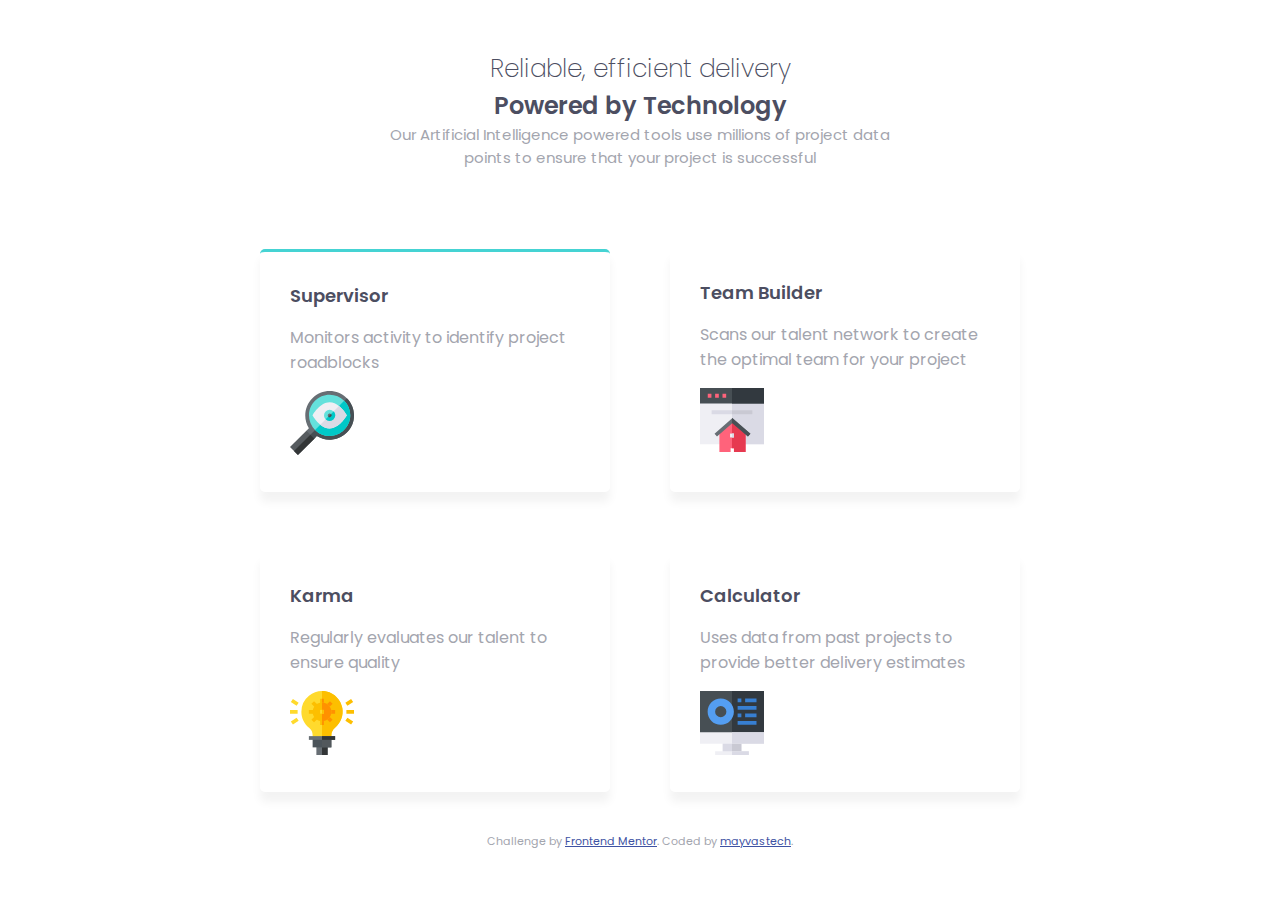
==== four-card.html @ f86ea068 "Create four-card.html" ====
<!DOCTYPE html>
<html lang="en">
<head>
  <meta charset="UTF-8">
  <meta name="viewport" content="width=device-width, initial-scale=1.0">

  <link rel="icon" type="image/png" sizes="32x32" href="./images/favicon-32x32.png">

  <link href="https://fonts.googleapis.com/css2?family=Poppins:wght@200;400;600&display=swap" rel="stylesheet">
  
  <title>Frontend Mentor | Four card feature section</title>


  <style type="text/css">
    .attribution { font-size: 11px; text-align: center; }
    .attribution a { color: hsl(228, 45%, 44%); }

    * {
      box-sizing: border-box;
    }


    body {
      font-family: 'Poppins', sans-serif;
    }

    header {
      margin: 50px auto;
      max-width: 500px;
      text-align: center;
    }

    h1 {
      font-weight: 200;
      font-size: 25px;
      color: hsl(234, 12%, 34%);
      margin-bottom: 0;
    }

    h2 {
      color: hsl(234, 12%, 34%);
      padding: 0;
      margin: 0;
      font-weight: 600;

    }

    h3 {
      margin: 0 auto;
      font-weight: 400;
      font-size: 15px;
      color: hsl(229, 6%, 66%);

    } 

    p {
      color: hsl(229, 6%, 66%);
    }

    .container {
      display: flex;
      flex-wrap: wrap;
     max-width: 1120px;
      margin: 0 auto;
      justify-content: center;
    }

    .box {
      padding: 30px;
      border-radius: 5px;
      width: 350px;
      margin: 30px;
      box-shadow: 0 10px 10px rgba(0, 0, 0, 0.05);
    }

    .box h2 {
      font-size: 18px;
    }

    #left-box {
      border-top: 3px solid hsl(180, 62%, 55%);
    }

    

  </style>

</head>



<body>
  <main>
      <header>
        <h1>Reliable, efficient delivery</h1>
        <h2 id="2nd-heading">Powered by Technology</h2>

        <h3 id="top-subheading">Our Artificial Intelligence powered tools use millions of project data points 
        to ensure that your project is successful</h3>
      </header>

      
      <div class="container">
        <section id="left-box" class="box">
          <h2>Supervisor</h2>
          <p>Monitors activity to identify project roadblocks</p>
          <img src="images/icon-supervisor.svg" alt="supervisor">
        </section>

        <section id="middle-top" class="box">
          <h2>Team Builder</h2>
          <p>Scans our talent network to create the optimal team for your project</p>
          <img src="images/icon-team-builder.svg" alt="teambuilder">
        </section>
    
        <section id="middle-bottom" class="box">
          <h2>Karma</h2>
         <p>Regularly evaluates our talent to ensure quality</p>
          <img src="images/icon-karma.svg" alt="Karma">
        </section>

        <section id="right-box" class="box">
          <h2>Calculator</h2>
          <p>Uses data from past projects to provide better delivery estimates</p>
          <img src="images/icon-calculator.svg" alt="Calculator">
        </section>
    </div>
  

  
  <footer>
    <p class="attribution">
      Challenge by <a href="https://www.frontendmentor.io?ref=challenge" target="_blank">Frontend Mentor</a>. 
      Coded by <a href="#">mayvastech</a>.
    </p>
  </footer>
  </main>

</body>
</html>
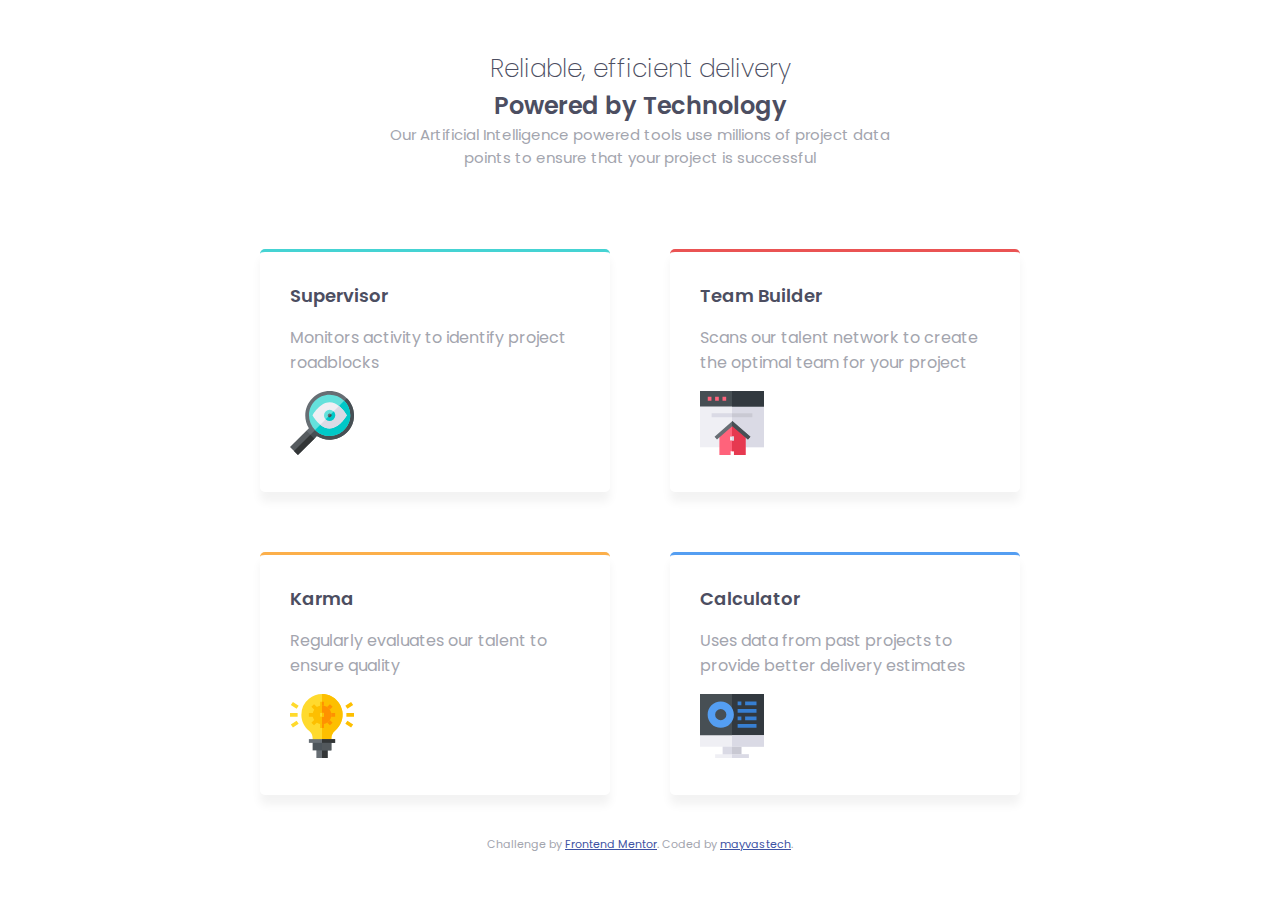
==== commit 466b11d4: "box colours" ====
--- a/four-card.html
+++ b/four-card.html
@@ -81,7 +81,17 @@
       border-top: 3px solid hsl(180, 62%, 55%);
     }
 
-    
+    #middle-top {
+      border-top: 3px solid hsl(0, 78%, 62%);
+    }
+
+    #middle-bottom {
+      border-top: 3px solid hsl(34, 97%, 64%);
+    }
+
+    #right-box {
+      border-top: 3px solid hsl(212, 86%, 64%);
+    }
 
   </style>
 
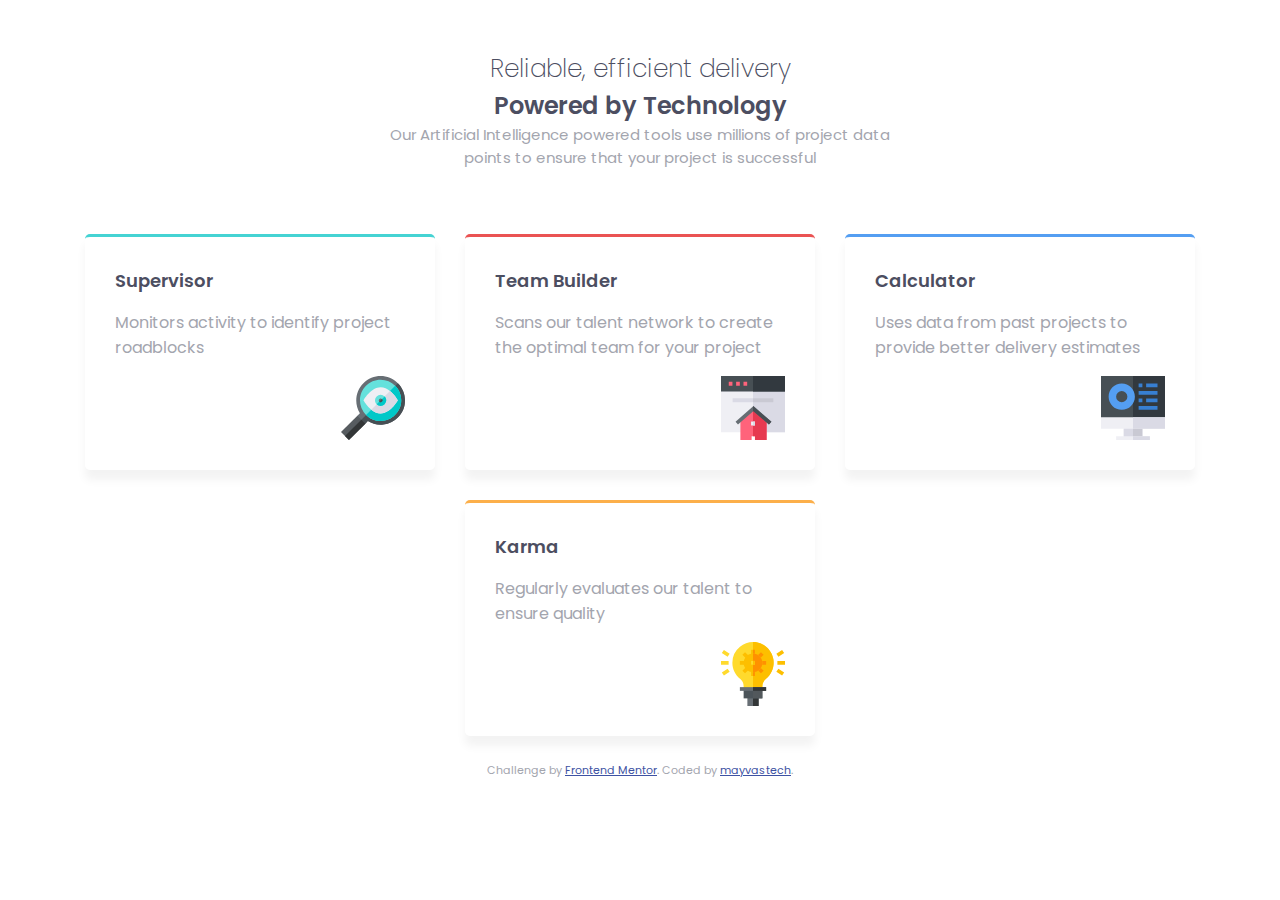
==== commit 27a5b535: "img shift + box switch" ====
--- a/four-card.html
+++ b/four-card.html
@@ -60,7 +60,7 @@
     .container {
       display: flex;
       flex-wrap: wrap;
-     max-width: 1120px;
+     max-width: 1320px;
       margin: 0 auto;
       justify-content: center;
     }
@@ -69,12 +69,17 @@
       padding: 30px;
       border-radius: 5px;
       width: 350px;
-      margin: 30px;
+      margin: 15px;
       box-shadow: 0 10px 10px rgba(0, 0, 0, 0.05);
     }
 
     .box h2 {
       font-size: 18px;
+    }
+
+    .box img {
+      display: block;
+      margin-left: auto;
     }
 
     #left-box {
@@ -122,18 +127,19 @@
           <p>Scans our talent network to create the optimal team for your project</p>
           <img src="images/icon-team-builder.svg" alt="teambuilder">
         </section>
-    
+        
+        <section id="right-box" class="box">
+          <h2>Calculator</h2>
+          <p>Uses data from past projects to provide better delivery estimates</p>
+          <img src="images/icon-calculator.svg" alt="Calculator">
+        </section>
+        
         <section id="middle-bottom" class="box">
           <h2>Karma</h2>
          <p>Regularly evaluates our talent to ensure quality</p>
           <img src="images/icon-karma.svg" alt="Karma">
         </section>
 
-        <section id="right-box" class="box">
-          <h2>Calculator</h2>
-          <p>Uses data from past projects to provide better delivery estimates</p>
-          <img src="images/icon-calculator.svg" alt="Calculator">
-        </section>
     </div>
   
 
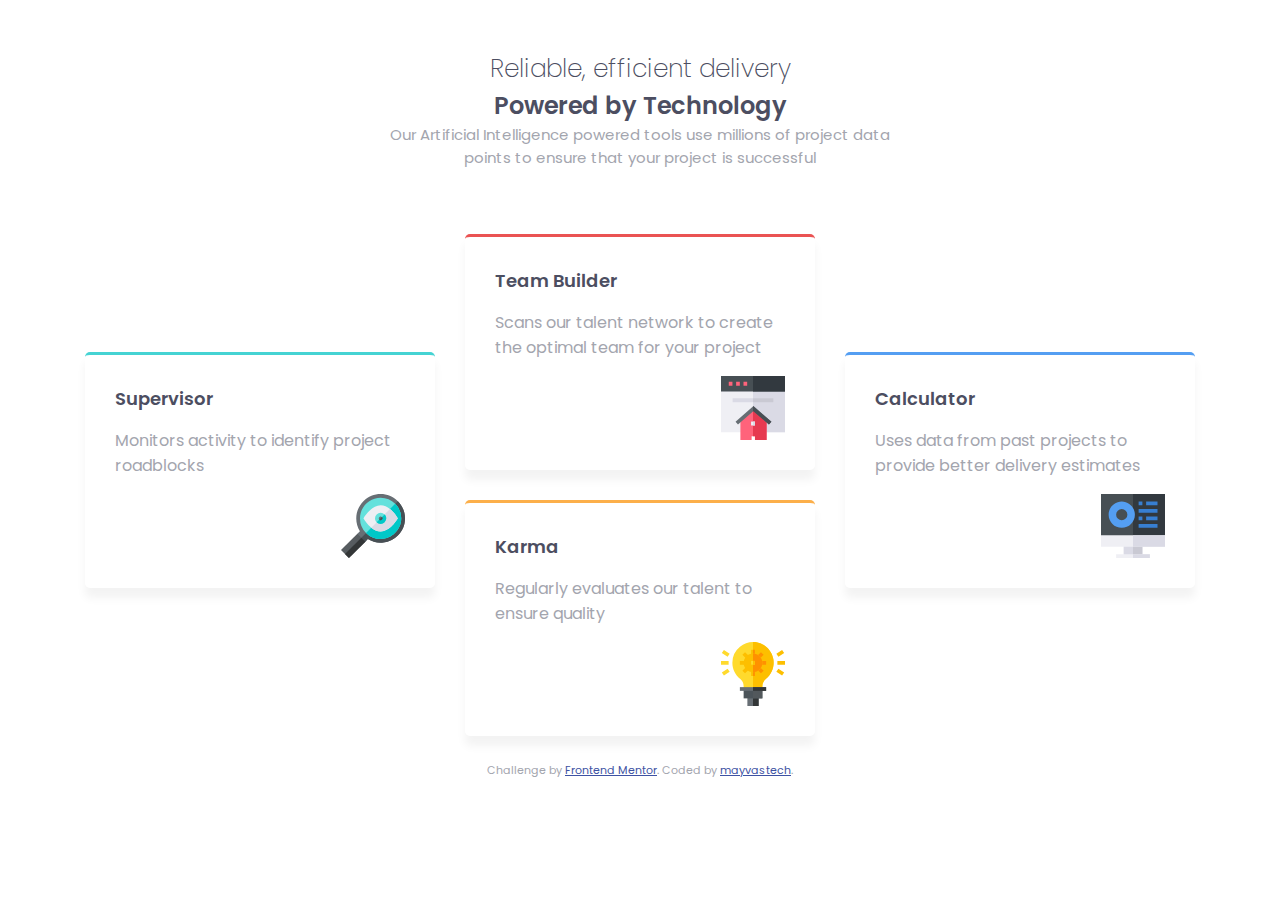
==== commit a7429993: "mobile media query" ====
--- a/four-card.html
+++ b/four-card.html
@@ -98,6 +98,14 @@
       border-top: 3px solid hsl(212, 86%, 64%);
     }
 
+    .box-drop {
+      transform: translateY(50%);
+    }
+
+    @media (max-width: 775px) {
+      .box-drop {transform: translateY(0);}
+    }
+
   </style>
 
 </head>
@@ -116,7 +124,7 @@
 
       
       <div class="container">
-        <section id="left-box" class="box">
+        <section id="left-box" class="box box-drop">
           <h2>Supervisor</h2>
           <p>Monitors activity to identify project roadblocks</p>
           <img src="images/icon-supervisor.svg" alt="supervisor">
@@ -128,12 +136,12 @@
           <img src="images/icon-team-builder.svg" alt="teambuilder">
         </section>
         
-        <section id="right-box" class="box">
+        <section id="right-box" class="box box-drop">
           <h2>Calculator</h2>
           <p>Uses data from past projects to provide better delivery estimates</p>
           <img src="images/icon-calculator.svg" alt="Calculator">
         </section>
-        
+
         <section id="middle-bottom" class="box">
           <h2>Karma</h2>
          <p>Regularly evaluates our talent to ensure quality</p>
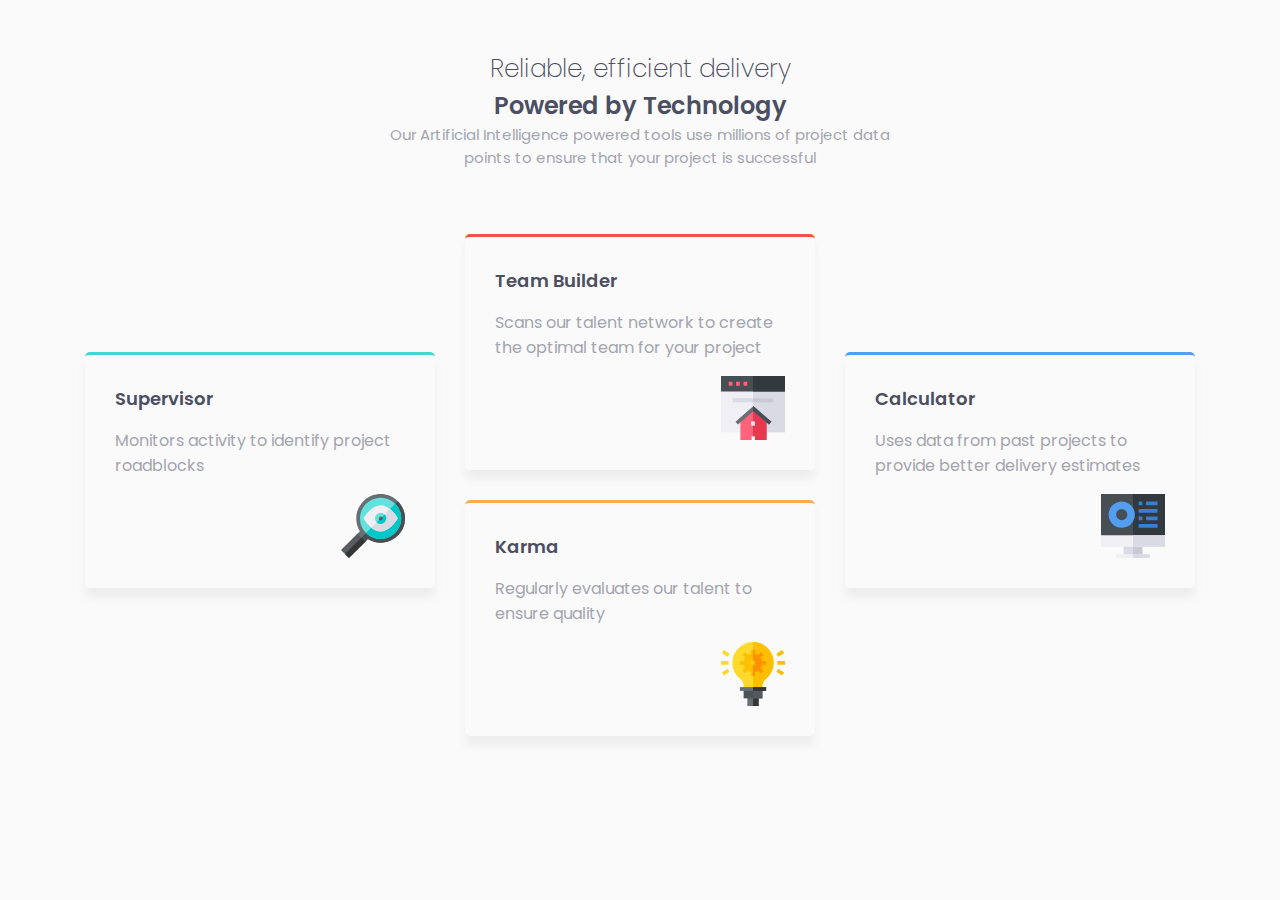
==== commit 8ae84c2c: "Update four-card.html" ====
--- a/four-card.html
+++ b/four-card.html
@@ -12,8 +12,6 @@
 
 
   <style type="text/css">
-    .attribution { font-size: 11px; text-align: center; }
-    .attribution a { color: hsl(228, 45%, 44%); }
 
     * {
       box-sizing: border-box;
@@ -22,6 +20,7 @@
 
     body {
       font-family: 'Poppins', sans-serif;
+      background-color: hsl(0, 0%, 98%);
     }
 
     header {
@@ -42,7 +41,6 @@
       padding: 0;
       margin: 0;
       font-weight: 600;
-
     }
 
     h3 {
@@ -50,7 +48,6 @@
       font-weight: 400;
       font-size: 15px;
       color: hsl(229, 6%, 66%);
-
     } 
 
     p {
@@ -60,7 +57,7 @@
     .container {
       display: flex;
       flex-wrap: wrap;
-     max-width: 1320px;
+      max-width: 1320px;
       margin: 0 auto;
       justify-content: center;
     }
@@ -151,13 +148,6 @@
     </div>
   
 
-  
-  <footer>
-    <p class="attribution">
-      Challenge by <a href="https://www.frontendmentor.io?ref=challenge" target="_blank">Frontend Mentor</a>. 
-      Coded by <a href="#">mayvastech</a>.
-    </p>
-  </footer>
   </main>
 
 </body>
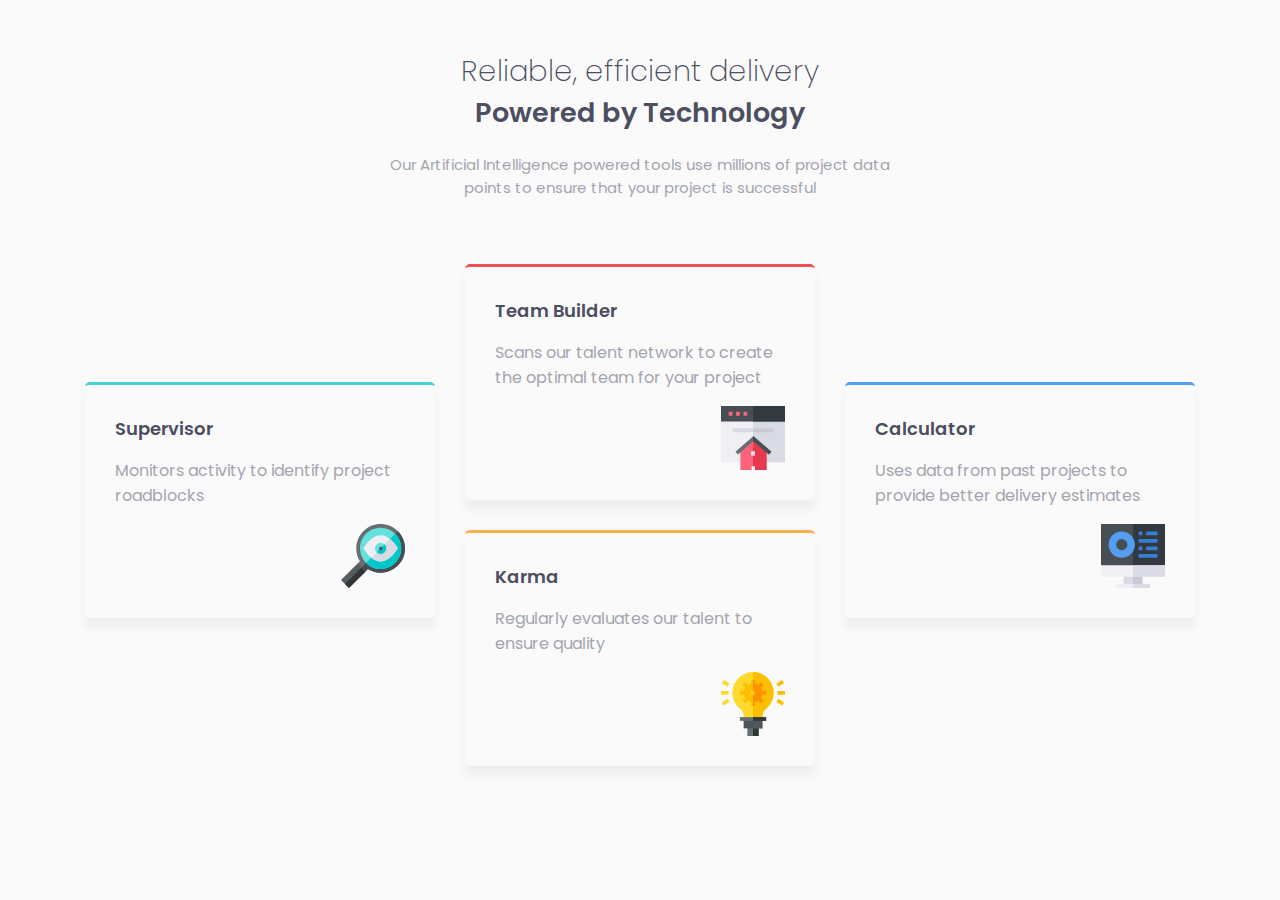
==== commit 587609b8: "Update four-card.html" ====
--- a/four-card.html
+++ b/four-card.html
@@ -31,7 +31,7 @@
 
     h1 {
       font-weight: 200;
-      font-size: 25px;
+      font-size: 29px;
       color: hsl(234, 12%, 34%);
       margin-bottom: 0;
     }
@@ -41,10 +41,11 @@
       padding: 0;
       margin: 0;
       font-weight: 600;
+      font-size: 27px;
     }
 
     h3 {
-      margin: 0 auto;
+      margin: 20px auto;
       font-weight: 400;
       font-size: 15px;
       color: hsl(229, 6%, 66%);
